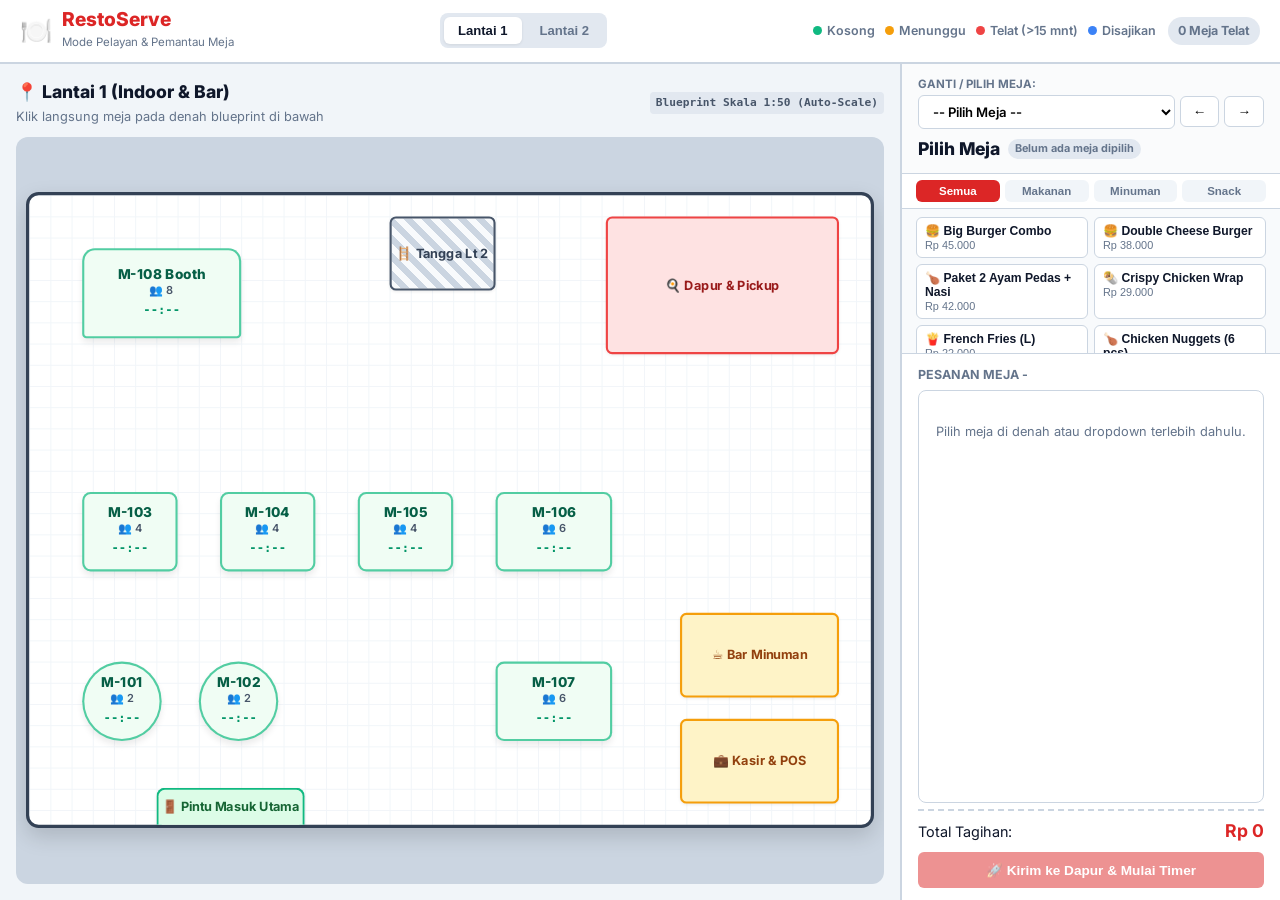
==== index.html @ 92c1ebdb "feat: tambahkan denah top-down blueprint 2 lantai dengan auto-scaling dan order timer" ====
<!DOCTYPE html>
<html lang="id">
<head>
  <meta charset="UTF-8">
  <meta name="viewport" content="width=device-width, initial-scale=1.0">
  <title>RestoServe - Waiter & Table Management</title>
  
  <link rel="preconnect" href="https://fonts.googleapis.com">
  <link rel="preconnect" href="https://fonts.gstatic.com" crossorigin>
  <link href="https://fonts.googleapis.com/css2?family=Inter:wght@400;500;600;700;800&display=swap" rel="stylesheet">
  
  <link rel="stylesheet" href="css/style.css">
</head>
<body>

  <!-- ================= TOPBAR NAVBAR ================= -->
  <header class="pos-topbar">
    <div class="brand">
      <span class="icon">🍽️</span>
      <div>
        <h1>RestoServe</h1>
        <small>Mode Pelayan & Pemantau Meja</small>
      </div>
    </div>

    <!-- Tombol Pengalih Lantai -->
    <div class="floor-switcher">
      <button id="btn-floor-1" class="floor-btn active" onclick="switchFloor(1)">Lantai 1</button>
      <button id="btn-floor-2" class="floor-btn" onclick="switchFloor(2)">Lantai 2</button>
    </div>

    <!-- Indikator Warna Status Meja & Badge Meja Telat -->
    <div class="top-status">
      <div class="legend">
        <span class="legend-item"><span class="dot available"></span> Kosong</span>
        <span class="legend-item"><span class="dot waiting"></span> Menunggu</span>
        <span class="legend-item"><span class="dot late"></span> Telat (>15 mnt)</span>
        <span class="legend-item"><span class="dot served"></span> Disajikan</span>
      </div>
      <div id="late-counter" class="late-badge">0 Meja Telat</div>
    </div>
  </header>

  <!-- ================= MAIN LAYOUT ================= -->
  <main class="pos-main">
    
    <!-- AREA KIRI: DENAH BLUEPRINT (FIXED VIRTUAL CANVAS) -->
    <section class="floor-area">
      <div class="floor-info-bar">
        <div>
          <h3 id="floor-title">📍 Lantai 1 (Indoor & Bar)</h3>
          <span id="floor-subtitle">Klik langsung meja pada denah blueprint di bawah</span>
        </div>
        <div class="blueprint-scale-tag">Blueprint Skala 1:50 (Auto-Scale)</div>
      </div>

      <!-- Wadah Viewport: Menjaga Rasio Denah Saat Resize -->
      <div class="blueprint-viewport" id="blueprint-viewport">
        <div class="blueprint-canvas" id="blueprint-canvas">
          <!-- Elemen arsitektur dan meja dirender oleh js/main.js -->
        </div>
      </div>
    </section>

    <!-- AREA KANAN: PANEL ORDER & DETAIL MEJA -->
    <aside class="order-panel" id="order-panel">
      
      <!-- Selector Meja: Dropdown & Tombol Navigasi -->
      <div class="panel-header">
        <div class="table-selector-group">
          <label for="table-dropdown-select" class="selector-label">Ganti / Pilih Meja:</label>
          <div class="selector-controls">
            <select id="table-dropdown-select" class="table-select-dropdown" onchange="selectTable(this.value)">
              <option value="">-- Pilih Meja --</option>
            </select>
            <button class="nav-table-btn" title="Meja Sebelumnya" onclick="navigateTable(-1)">&larr;</button>
            <button class="nav-table-btn" title="Meja Berikutnya" onclick="navigateTable(1)">&rarr;</button>
          </div>
          
          <div class="table-info-meta">
            <h2 id="active-table-title">Pilih Meja</h2>
            <span id="active-table-status" class="badge-status">Belum ada meja dipilih</span>
          </div>
        </div>

        <div id="active-timer-box" class="timer-display-box hidden">
          ⏱️ <span id="active-timer-val">00:00</span>
        </div>
      </div>

      <!-- Tab Kategori Menu -->
      <div class="menu-tabs">
        <button class="menu-tab-btn active" onclick="renderMenuList('all')">Semua</button>
        <button class="menu-tab-btn" onclick="renderMenuList('food')">Makanan</button>
        <button class="menu-tab-btn" onclick="renderMenuList('drink')">Minuman</button>
        <button class="menu-tab-btn" onclick="renderMenuList('snack')">Snack</button>
      </div>

      <!-- Daftar Pilihan Menu Cepat -->
      <div class="menu-items-grid" id="menu-items-container"></div>

      <!-- Detail Ringkasan Pesanan Meja Aktif -->
      <div class="order-summary-area">
        <h4>Pesanan Meja <span id="cart-table-badge">-</span></h4>
        <div class="order-list-box" id="order-items-container">
          <p class="empty-hint">Pilih meja di denah atau dropdown terlebih dahulu.</p>
        </div>
        
        <div class="total-row">
          <span>Total Tagihan:</span>
          <strong id="order-total-price">Rp 0</strong>
        </div>

        <!-- Tombol Aksi Pelayan -->
        <div class="action-buttons">
          <button id="btn-send-kitchen" class="action-btn btn-send" onclick="sendOrderToKitchen()" disabled>
            🚀 Kirim ke Dapur & Mulai Timer
          </button>
          <button id="btn-mark-served" class="action-btn btn-serve hidden" onclick="markOrderServed()">
            ✅ Makanan Sudah Sampai di Meja
          </button>
          <button id="btn-clear-table" class="action-btn btn-clear hidden" onclick="clearCurrentTable()">
            🧹 Kosongkan Meja
          </button>
        </div>
      </div>
    </aside>

  </main>

  <script src="js/main.js"></script>
</body>
</html>
---- css/style.css ----
/* ===================================================
   1. DASAR & SISTEM WARNA
   =================================================== */
:root {
  --bg-main: #f1f5f9;
  --bg-card: #ffffff;
  --text-dark: #0f172a;
  --text-muted: #64748b;
  --border-color: #cbd5e1;

  /* Fast Food Red & Amber */
  --primary: #dc2626;
  --primary-hover: #b91c1c;
  --secondary: #f59e0b;

  /* Status Warna Meja */
  --status-available: #10b981;
  --status-waiting: #f59e0b;
  --status-late: #ef4444;
  --status-served: #3b82f6;

  --shadow-sm: 0 1px 3px rgba(0, 0, 0, 0.08);
  --shadow-md: 0 4px 12px rgba(0, 0, 0, 0.1);
  --shadow-lg: 0 10px 25px rgba(0, 0, 0, 0.15);
}

* {
  margin: 0;
  padding: 0;
  box-sizing: border-box;
}

body {
  font-family: 'Inter', system-ui, -apple-system, sans-serif;
  background-color: var(--bg-main);
  color: var(--text-dark);
  line-height: 1.4;
  height: 100vh;
  display: flex;
  flex-direction: column;
  overflow: hidden;
}

.hidden {
  display: none !important;
}

/* ===================================================
   2. NAVBAR / TOPBAR
   =================================================== */
.pos-topbar {
  background-color: #ffffff;
  border-bottom: 2px solid var(--border-color);
  padding: 10px 20px;
  display: flex;
  align-items: center;
  justify-content: space-between;
  flex-shrink: 0;
  z-index: 20;
  gap: 12px;
}

.brand {
  display: flex;
  align-items: center;
  gap: 10px;
  flex-shrink: 0;
}

.brand .icon {
  font-size: 26px;
}

.brand h1 {
  font-size: 1.2rem;
  font-weight: 800;
  color: var(--primary);
  line-height: 1;
}

.brand small {
  font-size: 0.72rem;
  color: var(--text-muted);
}

.floor-switcher {
  display: flex;
  background-color: #e2e8f0;
  padding: 4px;
  border-radius: 8px;
  gap: 4px;
}

.floor-btn {
  padding: 6px 14px;
  border: none;
  background: transparent;
  font-size: 0.82rem;
  font-weight: 700;
  color: var(--text-muted);
  border-radius: 6px;
  cursor: pointer;
  transition: all 0.2s ease;
  white-space: nowrap;
}

.floor-btn.active {
  background-color: #ffffff;
  color: var(--text-dark);
  box-shadow: var(--shadow-sm);
}

.top-status {
  display: flex;
  align-items: center;
  gap: 12px;
  flex-shrink: 0;
}

.legend {
  display: flex;
  gap: 10px;
  font-size: 0.78rem;
  font-weight: 600;
  color: var(--text-muted);
}

.legend-item {
  display: flex;
  align-items: center;
  gap: 5px;
  white-space: nowrap;
}

.dot {
  width: 9px;
  height: 9px;
  border-radius: 50%;
  display: inline-block;
}

.dot.available { background-color: var(--status-available); }
.dot.waiting { background-color: var(--status-waiting); }
.dot.late { background-color: var(--status-late); }
.dot.served { background-color: var(--status-served); }

.late-badge {
  background-color: #e2e8f0;
  color: var(--text-muted);
  padding: 5px 10px;
  border-radius: 20px;
  font-size: 0.78rem;
  font-weight: 700;
  white-space: nowrap;
}

.late-badge.alert {
  background-color: var(--status-late);
  color: #ffffff;
  animation: pulse 1.5s infinite;
}

/* ===================================================
   3. STRUKTUR UTAMA
   =================================================== */
.pos-main {
  display: grid;
  grid-template-columns: 1fr minmax(320px, 380px);
  flex: 1;
  overflow: hidden;
  height: calc(100vh - 65px);
}

/* ===================================================
   4. DENAH BLUEPRINT VIEWPORT & FIXED CANVAS
   =================================================== */
.floor-area {
  padding: 16px;
  display: flex;
  flex-direction: column;
  gap: 10px;
  background-color: var(--bg-main);
  overflow: hidden;
}

.floor-info-bar {
  display: flex;
  justify-content: space-between;
  align-items: center;
  flex-shrink: 0;
}

.floor-info-bar h3 {
  font-size: 1.1rem;
  font-weight: 800;
}

.floor-info-bar span {
  font-size: 0.8rem;
  color: var(--text-muted);
}

.blueprint-scale-tag {
  font-size: 0.7rem;
  font-family: monospace;
  background-color: #e2e8f0;
  padding: 3px 6px;
  border-radius: 4px;
  font-weight: 600;
  color: #475569;
}

/* Viewport penampung yang beradaptasi dengan ukuran layar */
.blueprint-viewport {
  flex: 1;
  width: 100%;
  display: flex;
  align-items: center;
  justify-content: center;
  overflow: hidden;
  background-color: #cbd5e1;
  border-radius: 12px;
  padding: 10px;
  position: relative;
}

/* Kanvas Blueprint Terkunci pada Resolusi Virtual 800x600 px */
.blueprint-canvas {
  position: relative !important;
  width: 800px !important;
  height: 600px !important;
  min-width: 800px !important;
  min-height: 600px !important;
  background-color: #ffffff;
  background-image: 
    linear-gradient(to right, #f1f5f9 1px, transparent 1px),
    linear-gradient(to bottom, #f1f5f9 1px, transparent 1px);
  background-size: 20px 20px;
  border: 3px solid #334155;
  border-radius: 12px;
  box-shadow: 0 8px 20px rgba(0, 0, 0, 0.15);
  transform-origin: center center;
  transition: transform 0.05s ease-out;
  flex-shrink: 0;
  user-select: none;
}

/* Fasilitas Arsitektur Statis */
.blueprint-zone {
  position: absolute;
  background-color: #ffffff;
  border: 2px solid #64748b;
  border-radius: 6px;
  display: flex;
  align-items: center;
  justify-content: center;
  text-align: center;
  font-size: 0.75rem;
  font-weight: 700;
  color: #334155;
  z-index: 1;
  box-shadow: var(--shadow-sm);
}

.blueprint-zone.kitchen {
  background-color: #fee2e2;
  border-color: #ef4444;
  color: #991b1b;
}

.blueprint-zone.cashier, .blueprint-zone.bar {
  background-color: #fef3c7;
  border-color: #f59e0b;
  color: #92400e;
}

.blueprint-zone.entrance {
  background-color: #dcfce7;
  border-color: #10b981;
  color: #166534;
  border-bottom: none;
  border-radius: 8px 8px 0 0;
}

.blueprint-zone.stairs {
  background: repeating-linear-gradient(
    45deg,
    #f8fafc,
    #f8fafc 6px,
    #cbd5e1 6px,
    #cbd5e1 12px
  );
  border-color: #475569;
}

.blueprint-zone.toilet {
  background-color: #f1f5f9;
  border-color: #94a3b8;
}

.blueprint-divider {
  position: absolute;
  display: flex;
  justify-content: center;
  z-index: 1;
}

.divider-text {
  background-color: #ffffff;
  padding: 2px 14px;
  font-size: 0.72rem;
  font-weight: 800;
  letter-spacing: 1px;
  color: #64748b;
  transform: translateY(-50%);
  border-radius: 4px;
  border: 1px dashed #cbd5e1;
}

/* ===================================================
   5. MEJA TOP-DOWN VIEW PADA DENAH
   =================================================== */
.table-card {
  position: absolute !important;
  display: flex !important;
  align-items: center;
  justify-content: center;
  cursor: pointer;
  z-index: 5;
  box-shadow: 0 4px 6px rgba(0, 0, 0, 0.08);
  transition: transform 0.15s ease, box-shadow 0.15s ease;
  user-select: none;
  border: 2px solid var(--border-color);
  background-color: #ffffff;
  box-sizing: border-box;
}

.table-card:hover {
  transform: scale(1.08);
  box-shadow: 0 6px 14px rgba(0, 0, 0, 0.18);
  z-index: 10;
}

.table-card.selected {
  outline: 3px solid #0f172a !important;
  outline-offset: 3px;
  z-index: 15;
}

/* Variasi Bentuk Meja */
.table-card.table-round { border-radius: 50%; }
.table-card.table-rect { border-radius: 8px; }
.table-card.table-booth { border-radius: 12px 12px 4px 4px; }
.table-card.table-vip { border-radius: 10px; }

.table-blueprint-inner {
  display: flex;
  flex-direction: column;
  align-items: center;
  justify-content: center;
  text-align: center;
  gap: 1px;
  pointer-events: none;
}

.table-name {
  font-weight: 800;
  font-size: 0.8rem;
  line-height: 1;
}

.table-capacity {
  font-size: 0.65rem;
  font-weight: 600;
  color: #475569;
}

.table-timer {
  font-family: monospace;
  font-weight: 800;
  font-size: 0.72rem;
  margin-top: 1px;
}

/* Status Indikator Meja */
.table-card.available {
  border-color: rgba(16, 185, 129, 0.7);
  background-color: #f0fdf4;
}
.table-card.available .table-name { color: #065f46; }
.table-card.available .table-timer { color: #059669; }

.table-card.waiting {
  border-color: rgba(245, 158, 11, 0.8);
  background-color: #fffbeb;
}
.table-card.waiting .table-name { color: #92400e; }
.table-card.waiting .table-timer { color: #b45309; }

.table-card.late {
  border-color: var(--status-late);
  background-color: #fef2f2;
  animation: pulse-border 1.5s infinite;
}
.table-card.late .table-name,
.table-card.late .table-timer {
  color: var(--status-late);
  font-weight: 900;
}

.table-card.served {
  border-color: rgba(59, 130, 246, 0.7);
  background-color: #eff6ff;
}
.table-card.served .table-name { color: #1e40af; }
.table-card.served .table-timer { color: #2563eb; }

/* ===================================================
   6. PANEL ORDER & KASIR (AREA KANAN)
   =================================================== */
.order-panel {
  background-color: #ffffff;
  border-left: 2px solid var(--border-color);
  display: flex;
  flex-direction: column;
  overflow: hidden;
  height: 100%;
}

.panel-header {
  padding: 12px 16px;
  border-bottom: 1px solid var(--border-color);
  display: flex;
  justify-content: space-between;
  align-items: flex-start;
  background-color: #fafbfc;
}

.table-selector-group {
  flex: 1;
}

.selector-label {
  display: block;
  font-size: 0.72rem;
  font-weight: 700;
  color: var(--text-muted);
  text-transform: uppercase;
  margin-bottom: 3px;
}

.selector-controls {
  display: flex;
  gap: 5px;
  align-items: center;
  margin-bottom: 8px;
}

.table-select-dropdown {
  flex: 1;
  padding: 7px 10px;
  font-size: 0.82rem;
  border-radius: 6px;
  border: 1px solid var(--border-color);
  font-family: inherit;
  font-weight: 600;
  background-color: #ffffff;
  outline: none;
}

.nav-table-btn {
  padding: 7px 12px;
  border: 1px solid var(--border-color);
  background-color: #ffffff;
  border-radius: 6px;
  cursor: pointer;
  font-size: 0.85rem;
  font-weight: bold;
}
.nav-table-btn:hover {
  background-color: #f1f5f9;
}

.table-info-meta {
  display: flex;
  align-items: center;
  gap: 8px;
}

.table-info-meta h2 {
  font-size: 1.1rem;
  font-weight: 800;
  margin: 0;
}

.badge-status {
  font-size: 0.68rem;
  padding: 2px 7px;
  border-radius: 12px;
  font-weight: 700;
  background-color: #e2e8f0;
  color: var(--text-muted);
}
.badge-status.badge-available { background-color: #d1fae5; color: #065f46; }
.badge-status.badge-waiting { background-color: #fef3c7; color: #92400e; }
.badge-status.badge-served { background-color: #dbeafe; color: #1e40af; }

.timer-display-box {
  background-color: #f1f5f9;
  padding: 5px 10px;
  border-radius: 6px;
  font-weight: 800;
  font-size: 0.88rem;
}
.timer-display-box.timer-late {
  background-color: #fee2e2;
  color: var(--status-late);
  animation: pulse 1.5s infinite;
}

/* Tabs Kategori Menu */
.menu-tabs {
  display: flex;
  padding: 6px 14px;
  gap: 5px;
  border-bottom: 1px solid var(--border-color);
  background-color: #ffffff;
}

.menu-tab-btn {
  flex: 1;
  padding: 5px;
  border: none;
  background-color: #f1f5f9;
  border-radius: 6px;
  font-size: 0.72rem;
  font-weight: 700;
  cursor: pointer;
  color: var(--text-muted);
}

.menu-tab-btn.active {
  background-color: var(--primary);
  color: #ffffff;
}

/* Grid Menu Cepat */
.menu-items-grid {
  display: grid;
  grid-template-columns: repeat(2, 1fr);
  gap: 6px;
  padding: 8px 14px;
  max-height: 145px;
  overflow-y: auto;
  border-bottom: 1px solid var(--border-color);
  background-color: #f8fafc;
}

.menu-btn {
  display: flex;
  flex-direction: column;
  padding: 6px 8px;
  background-color: #ffffff;
  border: 1px solid var(--border-color);
  border-radius: 6px;
  cursor: pointer;
  text-align: left;
  transition: border-color 0.15s ease;
}
.menu-btn:hover {
  border-color: var(--primary);
}

.menu-name {
  font-size: 0.76rem;
  font-weight: 700;
  color: var(--text-dark);
}

.menu-price {
  font-size: 0.68rem;
  color: var(--text-muted);
  margin-top: 1px;
}

/* Keranjang & Ringkasan */
.order-summary-area {
  display: flex;
  flex-direction: column;
  flex: 1;
  padding: 12px 16px;
  overflow: hidden;
}

.order-summary-area h4 {
  font-size: 0.78rem;
  text-transform: uppercase;
  color: var(--text-muted);
  margin-bottom: 6px;
}

.order-list-box {
  flex: 1;
  overflow-y: auto;
  border: 1px solid var(--border-color);
  border-radius: 8px;
  padding: 8px;
  background-color: #ffffff;
}

.empty-hint {
  font-size: 0.8rem;
  color: var(--text-muted);
  text-align: center;
  margin-top: 24px;
}

.cart-items-list {
  list-style: none;
  display: flex;
  flex-direction: column;
  gap: 6px;
}

.cart-item {
  display: flex;
  align-items: center;
  justify-content: space-between;
  padding-bottom: 6px;
  border-bottom: 1px solid #f1f5f9;
  font-size: 0.82rem;
}

.cart-item-name {
  flex: 1;
  display: flex;
  flex-direction: column;
}
.cart-item-name small {
  color: var(--text-muted);
  font-size: 0.68rem;
}

.cart-qty-control {
  display: flex;
  align-items: center;
  gap: 5px;
  margin: 0 8px;
}

.qty-btn {
  width: 20px;
  height: 20px;
  border: 1px solid var(--border-color);
  background-color: #ffffff;
  border-radius: 4px;
  cursor: pointer;
  font-weight: bold;
}

.qty-number {
  font-weight: 700;
  font-size: 0.78rem;
  min-width: 18px;
  text-align: center;
}

.cart-subtotal {
  font-weight: 700;
  font-size: 0.82rem;
}

.total-row {
  display: flex;
  justify-content: space-between;
  align-items: center;
  padding: 8px 0;
  border-top: 2px dashed var(--border-color);
  margin-top: 6px;
  font-size: 0.9rem;
}

.total-row strong {
  font-size: 1.1rem;
  color: var(--primary);
}

.action-buttons {
  display: flex;
  flex-direction: column;
  gap: 6px;
}

.action-btn {
  width: 100%;
  padding: 10px;
  border: none;
  border-radius: 6px;
  font-size: 0.85rem;
  font-weight: 700;
  cursor: pointer;
}
.action-btn:disabled {
  opacity: 0.5;
  cursor: not-allowed;
}

.btn-send { background-color: var(--primary); color: #ffffff; }
.btn-send:hover:not(:disabled) { background-color: var(--primary-hover); }
.btn-serve { background-color: var(--status-served); color: #ffffff; }
.btn-clear { background-color: #334155; color: #ffffff; }

/* ===================================================
   7. ANIMASI
   =================================================== */
@keyframes pulse {
  0% { transform: scale(1); }
  50% { transform: scale(1.05); }
  100% { transform: scale(1); }
}

@keyframes pulse-border {
  0% { box-shadow: 0 0 0 0 rgba(239, 68, 68, 0.4); }
  70% { box-shadow: 0 0 0 8px rgba(239, 68, 68, 0); }
  100% { box-shadow: 0 0 0 0 rgba(239, 68, 68, 0); }
}

/* ===================================================
   8. MEDIA QUERIES (LAYAR PORTRAIT / DI BAWAH 900PX)
   =================================================== */
@media (max-width: 900px) {
  body {
    height: auto;
    overflow-y: auto;
  }

  .pos-topbar {
    padding: 8px 12px;
  }
  .brand small, .legend-item:nth-child(4) {
    display: none;
  }

  .pos-main {
    grid-template-columns: 1fr;
    height: auto;
    overflow: visible;
  }

  .blueprint-viewport {
    height: 480px;
  }

  .order-panel {
    border-left: none;
    border-top: 3px solid #0f172a;
    height: auto;
    overflow: visible;
  }

  .order-list-box {
    max-height: 240px;
  }
}
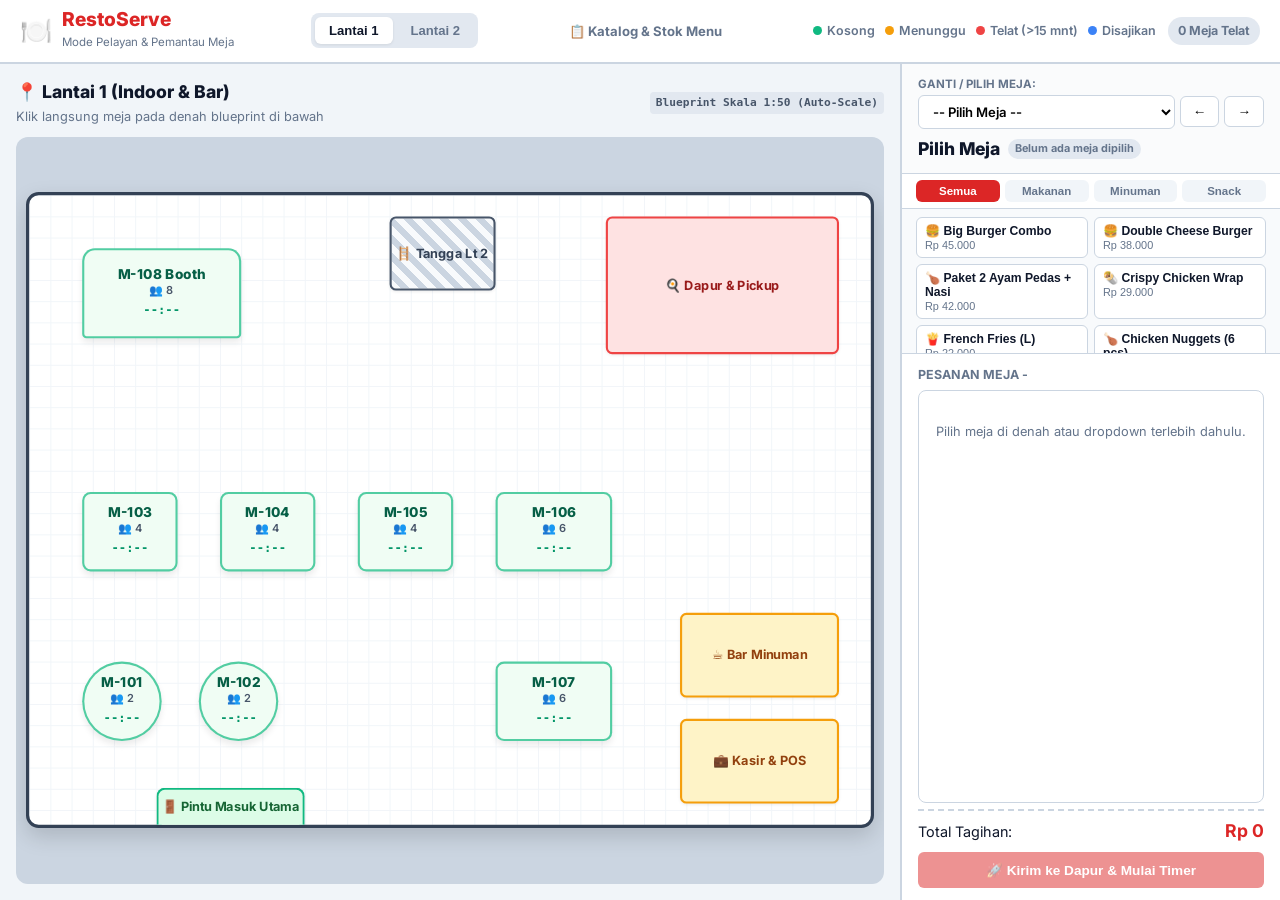
==== commit d0be5bae: "feat: perbarui layout blueprint, responsivitas denah, dan halaman komposisi menu alergen" ====
--- a/index.html
+++ b/index.html
@@ -13,7 +13,7 @@
 </head>
 <body>
 
-  <!-- ================= TOPBAR NAVBAR ================= -->
+<!-- ================= TOPBAR NAVBAR ================= -->
   <header class="pos-topbar">
     <div class="brand">
       <span class="icon">🍽️</span>
@@ -23,10 +23,17 @@
       </div>
     </div>
 
-    <!-- Tombol Pengalih Lantai -->
+    <!-- Tombol Pengalih Lantai Denah -->
     <div class="floor-switcher">
       <button id="btn-floor-1" class="floor-btn active" onclick="switchFloor(1)">Lantai 1</button>
       <button id="btn-floor-2" class="floor-btn" onclick="switchFloor(2)">Lantai 2</button>
+    </div>
+
+    <!-- TAUTAN MENU MENU & STOK -->
+    <div class="nav-links-quick">
+      <a href="menu.html" class="floor-btn" style="text-decoration: none; display: inline-flex; align-items: center; gap: 5px;">
+        📋 Katalog & Stok Menu
+      </a>
     </div>
 
     <!-- Indikator Warna Status Meja & Badge Meja Telat -->
